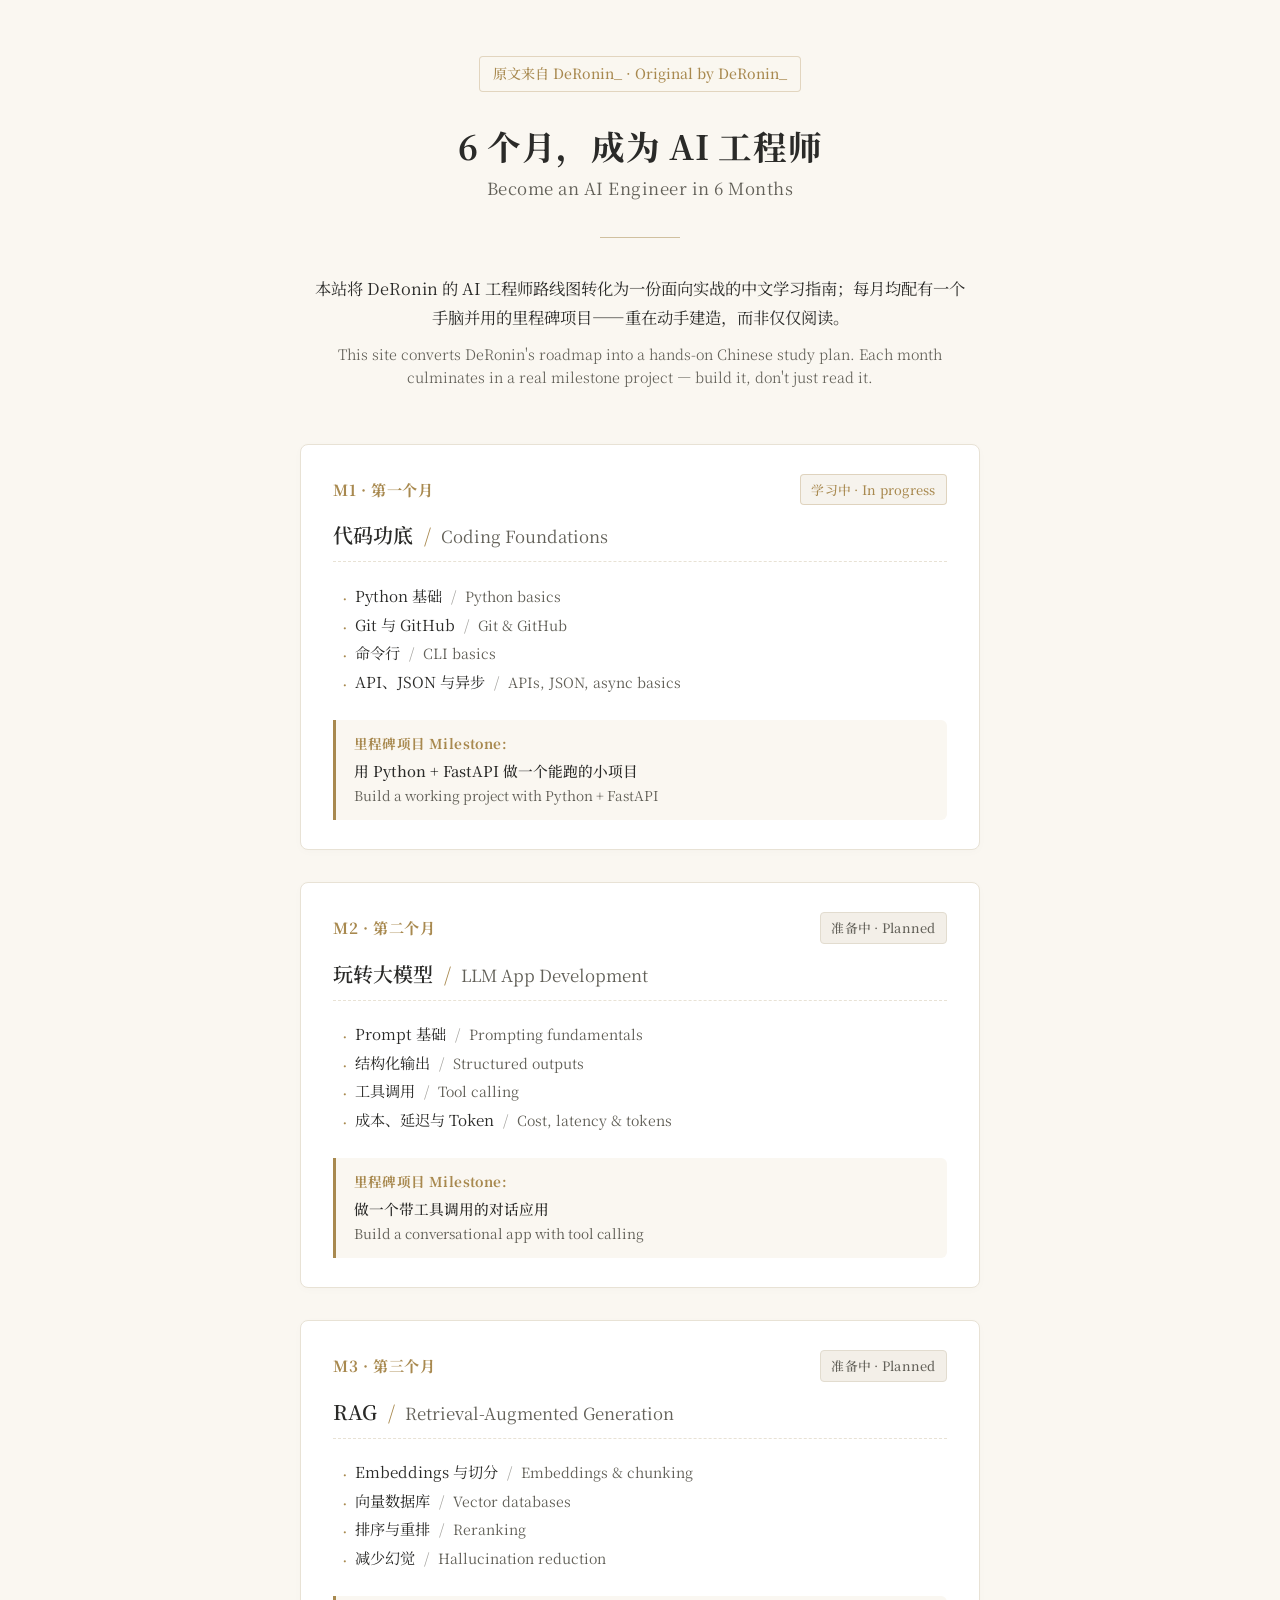
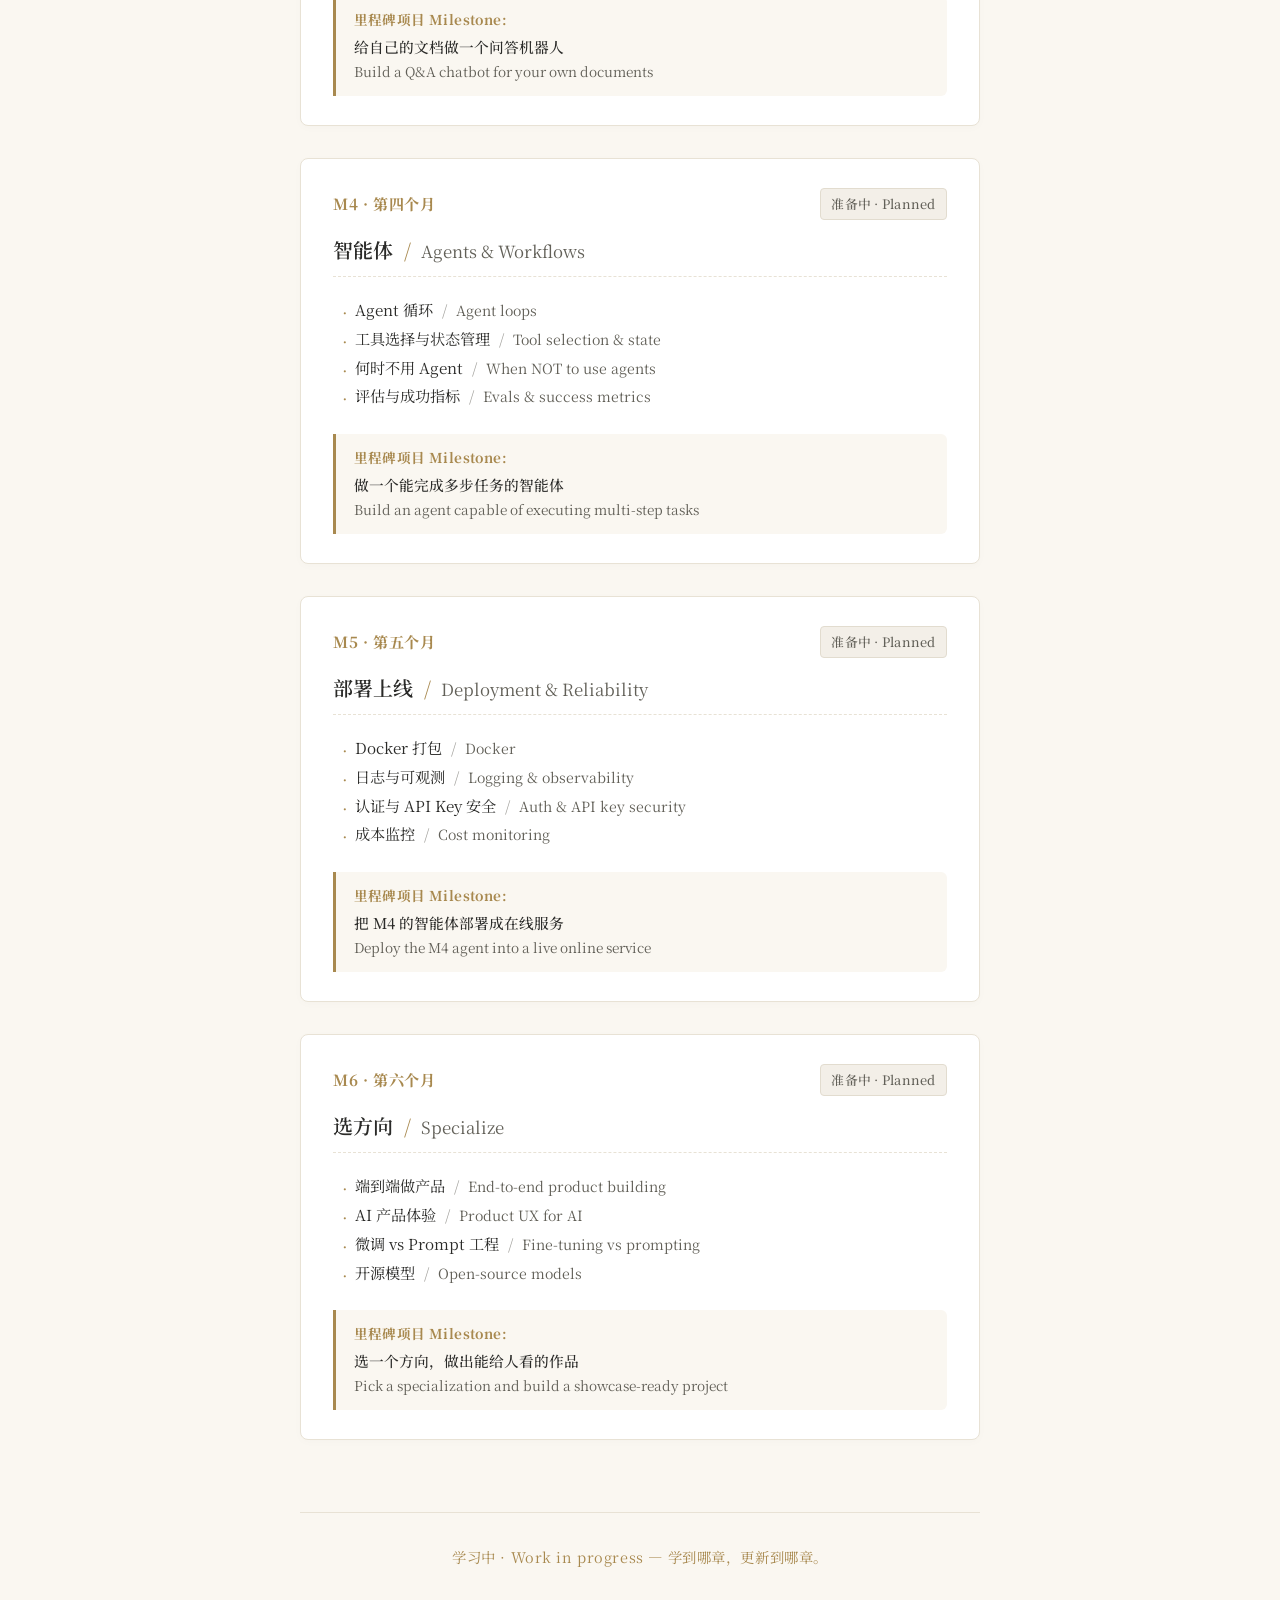
==== index.html @ d2d8b24a "DeRonin 六个月中文实战站 v1" ====
<!DOCTYPE html>
<html lang="zh-CN">
<head>
    <meta charset="UTF-8">
    <meta name="viewport" content="width=device-width, initial-scale=1.0">
    <title>6 个月，成为 AI 工程师 · Become an AI Engineer in 6 Months</title>
    <meta name="description" content="6 个月，成为 AI 工程师 - 中战实打路线图与项目指南。Become an AI Engineer in 6 Months: a hands-on learning hub based on DeRonin's roadmap.">
    
    <!-- Google Fonts: Noto Serif SC -->
    <link rel="preconnect" href="https://fonts.googleapis.com">
    <link rel="preconnect" href="https://fonts.gstatic.com" crossorigin>
    <link href="https://fonts.googleapis.com/css2?family=Noto+Serif+SC:wght@300;400;500;600;700&display=swap" rel="stylesheet">
    
    <link rel="stylesheet" href="styles.css">
</head>
<body>
    <div class="container">
        <!-- Top Credit Link -->
        <div class="top-credit">
            <a href="https://x.com/DeRonin_/status/2033587293064204349" target="_blank" rel="noopener noreferrer" class="credit-link">
                原文来自 DeRonin_ · Original by DeRonin_
            </a>
        </div>

        <!-- Header -->
        <header class="site-header">
            <h1 class="site-title">6 个月，成为 AI 工程师</h1>
            <p class="site-subtitle">Become an AI Engineer in 6 Months</p>
        </header>

        <!-- Divider -->
        <hr class="gold-divider">

        <!-- Intro Section -->
        <section class="intro-section">
            <p class="intro-text-cn">
                本站将 DeRonin 的 AI 工程师路线图转化为一份面向实战的中文学习指南；每月均配有一个手脑并用的里程碑项目——重在动手建造，而非仅仅阅读。
            </p>
            <p class="intro-text-en">
                This site converts DeRonin's roadmap into a hands-on Chinese study plan. Each month culminates in a real milestone project — build it, don't just read it.
            </p>
        </section>

        <!-- Month Cards List -->
        <main class="month-list">
            <!-- M1 -->
            <article class="month-card">
                <div class="card-top">
                    <span class="month-label">M1 · 第一个月</span>
                    <span class="status-tag status-in-progress">学习中 · In progress</span>
                </div>
                <h2 class="card-title">
                    <span class="title-cn">代码功底</span>
                    <span class="title-sep">/</span>
                    <span class="title-en">Coding Foundations</span>
                </h2>
                <ul class="topic-list">
                    <li><span class="topic-cn">Python 基础</span> <span class="topic-sep">/</span> <span class="topic-en">Python basics</span></li>
                    <li><span class="topic-cn">Git 与 GitHub</span> <span class="topic-sep">/</span> <span class="topic-en">Git & GitHub</span></li>
                    <li><span class="topic-cn">命令行</span> <span class="topic-sep">/</span> <span class="topic-en">CLI basics</span></li>
                    <li><span class="topic-cn">API、JSON 与异步</span> <span class="topic-sep">/</span> <span class="topic-en">APIs, JSON, async basics</span></li>
                </ul>
                <div class="milestone-box">
                    <span class="milestone-tag">里程碑项目 Milestone:</span>
                    <span class="milestone-desc-cn">用 Python + FastAPI 做一个能跑的小项目</span>
                    <span class="milestone-desc-en">Build a working project with Python + FastAPI</span>
                </div>
            </article>

            <!-- M2 -->
            <article class="month-card">
                <div class="card-top">
                    <span class="month-label">M2 · 第二个月</span>
                    <span class="status-tag status-planned">准备中 · Planned</span>
                </div>
                <h2 class="card-title">
                    <span class="title-cn">玩转大模型</span>
                    <span class="title-sep">/</span>
                    <span class="title-en">LLM App Development</span>
                </h2>
                <ul class="topic-list">
                    <li><span class="topic-cn">Prompt 基础</span> <span class="topic-sep">/</span> <span class="topic-en">Prompting fundamentals</span></li>
                    <li><span class="topic-cn">结构化输出</span> <span class="topic-sep">/</span> <span class="topic-en">Structured outputs</span></li>
                    <li><span class="topic-cn">工具调用</span> <span class="topic-sep">/</span> <span class="topic-en">Tool calling</span></li>
                    <li><span class="topic-cn">成本、延迟与 Token</span> <span class="topic-sep">/</span> <span class="topic-en">Cost, latency & tokens</span></li>
                </ul>
                <div class="milestone-box">
                    <span class="milestone-tag">里程碑项目 Milestone:</span>
                    <span class="milestone-desc-cn">做一个带工具调用的对话应用</span>
                    <span class="milestone-desc-en">Build a conversational app with tool calling</span>
                </div>
            </article>

            <!-- M3 -->
            <article class="month-card">
                <div class="card-top">
                    <span class="month-label">M3 · 第三个月</span>
                    <span class="status-tag status-planned">准备中 · Planned</span>
                </div>
                <h2 class="card-title">
                    <span class="title-cn">RAG</span>
                    <span class="title-sep">/</span>
                    <span class="title-en">Retrieval-Augmented Generation</span>
                </h2>
                <ul class="topic-list">
                    <li><span class="topic-cn">Embeddings 与切分</span> <span class="topic-sep">/</span> <span class="topic-en">Embeddings & chunking</span></li>
                    <li><span class="topic-cn">向量数据库</span> <span class="topic-sep">/</span> <span class="topic-en">Vector databases</span></li>
                    <li><span class="topic-cn">排序与重排</span> <span class="topic-sep">/</span> <span class="topic-en">Reranking</span></li>
                    <li><span class="topic-cn">减少幻觉</span> <span class="topic-sep">/</span> <span class="topic-en">Hallucination reduction</span></li>
                </ul>
                <div class="milestone-box">
                    <span class="milestone-tag">里程碑项目 Milestone:</span>
                    <span class="milestone-desc-cn">给自己的文档做一个问答机器人</span>
                    <span class="milestone-desc-en">Build a Q&A chatbot for your own documents</span>
                </div>
            </article>

            <!-- M4 -->
            <article class="month-card">
                <div class="card-top">
                    <span class="month-label">M4 · 第四个月</span>
                    <span class="status-tag status-planned">准备中 · Planned</span>
                </div>
                <h2 class="card-title">
                    <span class="title-cn">智能体</span>
                    <span class="title-sep">/</span>
                    <span class="title-en">Agents & Workflows</span>
                </h2>
                <ul class="topic-list">
                    <li><span class="topic-cn">Agent 循环</span> <span class="topic-sep">/</span> <span class="topic-en">Agent loops</span></li>
                    <li><span class="topic-cn">工具选择与状态管理</span> <span class="topic-sep">/</span> <span class="topic-en">Tool selection & state</span></li>
                    <li><span class="topic-cn">何时不用 Agent</span> <span class="topic-sep">/</span> <span class="topic-en">When NOT to use agents</span></li>
                    <li><span class="topic-cn">评估与成功指标</span> <span class="topic-sep">/</span> <span class="topic-en">Evals & success metrics</span></li>
                </ul>
                <div class="milestone-box">
                    <span class="milestone-tag">里程碑项目 Milestone:</span>
                    <span class="milestone-desc-cn">做一个能完成多步任务的智能体</span>
                    <span class="milestone-desc-en">Build an agent capable of executing multi-step tasks</span>
                </div>
            </article>

            <!-- M5 -->
            <article class="month-card">
                <div class="card-top">
                    <span class="month-label">M5 · 第五个月</span>
                    <span class="status-tag status-planned">准备中 · Planned</span>
                </div>
                <h2 class="card-title">
                    <span class="title-cn">部署上线</span>
                    <span class="title-sep">/</span>
                    <span class="title-en">Deployment & Reliability</span>
                </h2>
                <ul class="topic-list">
                    <li><span class="topic-cn">Docker 打包</span> <span class="topic-sep">/</span> <span class="topic-en">Docker</span></li>
                    <li><span class="topic-cn">日志与可观测</span> <span class="topic-sep">/</span> <span class="topic-en">Logging & observability</span></li>
                    <li><span class="topic-cn">认证与 API Key 安全</span> <span class="topic-sep">/</span> <span class="topic-en">Auth & API key security</span></li>
                    <li><span class="topic-cn">成本监控</span> <span class="topic-sep">/</span> <span class="topic-en">Cost monitoring</span></li>
                </ul>
                <div class="milestone-box">
                    <span class="milestone-tag">里程碑项目 Milestone:</span>
                    <span class="milestone-desc-cn">把 M4 的智能体部署成在线服务</span>
                    <span class="milestone-desc-en">Deploy the M4 agent into a live online service</span>
                </div>
            </article>

            <!-- M6 -->
            <article class="month-card">
                <div class="card-top">
                    <span class="month-label">M6 · 第六个月</span>
                    <span class="status-tag status-planned">准备中 · Planned</span>
                </div>
                <h2 class="card-title">
                    <span class="title-cn">选方向</span>
                    <span class="title-sep">/</span>
                    <span class="title-en">Specialize</span>
                </h2>
                <ul class="topic-list">
                    <li><span class="topic-cn">端到端做产品</span> <span class="topic-sep">/</span> <span class="topic-en">End-to-end product building</span></li>
                    <li><span class="topic-cn">AI 产品体验</span> <span class="topic-sep">/</span> <span class="topic-en">Product UX for AI</span></li>
                    <li><span class="topic-cn">微调 vs Prompt 工程</span> <span class="topic-sep">/</span> <span class="topic-en">Fine-tuning vs prompting</span></li>
                    <li><span class="topic-cn">开源模型</span> <span class="topic-sep">/</span> <span class="topic-en">Open-source models</span></li>
                </ul>
                <div class="milestone-box">
                    <span class="milestone-tag">里程碑项目 Milestone:</span>
                    <span class="milestone-desc-cn">选一个方向，做出能给人看的作品</span>
                    <span class="milestone-desc-en">Pick a specialization and build a showcase-ready project</span>
                </div>
            </article>
        </main>

        <!-- Footer -->
        <footer class="site-footer">
            <p class="footer-text">学习中 · Work in progress — 学到哪章，更新到哪章。</p>
        </footer>
    </div>
</body>
</html>
---- styles.css ----
/* =============================================================
   6 个月，成为 AI 工程师 · Become an AI Engineer in 6 Months
   Styles: Single CSS file, pure static layout, calm & minimal
   ============================================================= */

:root {
    /* Required Color Tokens */
    --color-bg: #FAF7F1;
    --color-text: #2A2A28;
    --color-gold: #A8894F;

    /* Subtle Tints & Borders */
    --color-gold-light: rgba(168, 137, 79, 0.1);
    --color-gold-border: rgba(168, 137, 79, 0.3);
    --color-border-subtle: #E8E2D5;
    --color-text-muted: #626058;
    --color-card-bg: #FFFFFF;

    /* Font Family: Noto Serif SC for ALL text */
    --font-main: 'Noto Serif SC', serif;
}

/* Reset & Global Settings */
*, *::before, *::after {
    box-sizing: border-box;
    margin: 0;
    padding: 0;
}

html {
    font-size: 16px;
    background-color: var(--color-bg);
    color: var(--color-text);
    font-family: var(--font-main);
    line-height: 1.7;
    -webkit-font-smoothing: antialiased;
    -moz-osx-font-smoothing: grayscale;
}

body {
    background-color: var(--color-bg);
    padding: 3.5rem 1.25rem 6rem 1.25rem;
    display: flex;
    justify-content: center;
}

/* Layout Container (Max-width 680px, Centered) */
.container {
    width: 100%;
    max-width: 680px;
    margin: 0 auto;
}

/* Top Credit Link */
.top-credit {
    text-align: center;
    margin-bottom: 2rem;
}

.credit-link {
    display: inline-block;
    color: var(--color-gold);
    font-family: var(--font-main);
    font-size: 0.88rem;
    font-weight: 500;
    text-decoration: none;
    padding: 0.3rem 0.8rem;
    border: 1px solid var(--color-gold-border);
    border-radius: 4px;
    background-color: rgba(250, 247, 241, 0.8);
    transition: all 0.2s ease;
}

.credit-link:hover {
    background-color: var(--color-gold-light);
    border-color: var(--color-gold);
    color: #8C703C;
}

/* Site Header */
.site-header {
    text-align: center;
    margin-bottom: 2rem;
}

.site-title {
    font-family: var(--font-main);
    font-size: 2.1rem;
    font-weight: 700;
    color: var(--color-text);
    letter-spacing: 0.02em;
    margin-bottom: 0.4rem;
    line-height: 1.3;
}

.site-subtitle {
    font-family: var(--font-main);
    font-size: 1.05rem;
    font-weight: 400;
    color: var(--color-text-muted);
    letter-spacing: 0.03em;
}

/* Gold Divider */
.gold-divider {
    border: none;
    height: 1px;
    background-color: var(--color-gold);
    opacity: 0.5;
    width: 80px;
    margin: 2.2rem auto;
}

/* Intro Section */
.intro-section {
    text-align: center;
    margin-bottom: 3.5rem;
    padding: 0 0.5rem;
}

.intro-text-cn {
    font-size: 1.02rem;
    color: var(--color-text);
    line-height: 1.8;
    margin-bottom: 0.6rem;
    font-weight: 400;
}

.intro-text-en {
    font-size: 0.9rem;
    color: var(--color-text-muted);
    line-height: 1.6;
    font-weight: 300;
}

/* Month Cards List */
.month-list {
    display: flex;
    flex-direction: column;
    gap: 2rem;
}

.month-card {
    background-color: var(--color-card-bg);
    border: 1px solid var(--color-border-subtle);
    border-radius: 8px;
    padding: 1.8rem 2rem;
    box-shadow: 0 2px 10px rgba(42, 42, 40, 0.02);
    transition: border-color 0.2s ease, box-shadow 0.2s ease;
}

.month-card:hover {
    border-color: var(--color-gold-border);
    box-shadow: 0 4px 16px rgba(168, 137, 79, 0.06);
}

/* Card Header & Tag */
.card-top {
    display: flex;
    justify-content: space-between;
    align-items: center;
    margin-bottom: 1rem;
}

.month-label {
    font-family: var(--font-main);
    font-size: 0.95rem;
    font-weight: 700;
    color: var(--color-gold);
    letter-spacing: 0.04em;
}

.status-tag {
    font-family: var(--font-main);
    font-size: 0.8rem;
    font-weight: 500;
    padding: 0.25rem 0.65rem;
    border-radius: 4px;
    letter-spacing: 0.02em;
}

.status-in-progress {
    color: var(--color-gold);
    background-color: var(--color-gold-light);
    border: 1px solid var(--color-gold-border);
}

.status-planned {
    color: var(--color-text-muted);
    background-color: #F3EFE8;
    border: 1px solid #E2DCCF;
}

/* Card Title */
.card-title {
    font-family: var(--font-main);
    font-size: 1.25rem;
    font-weight: 600;
    color: var(--color-text);
    margin-bottom: 1.2rem;
    padding-bottom: 0.75rem;
    border-bottom: 1px dashed var(--color-border-subtle);
    line-height: 1.4;
}

.title-cn {
    color: var(--color-text);
}

.title-sep {
    color: var(--color-gold);
    margin: 0 0.35rem;
    font-weight: 400;
}

.title-en {
    font-size: 1.05rem;
    font-weight: 400;
    color: var(--color-text-muted);
}

/* Topic List */
.topic-list {
    list-style-type: none;
    margin-bottom: 1.4rem;
    padding-left: 0.2rem;
}

.topic-list li {
    font-size: 0.95rem;
    line-height: 1.9;
    color: var(--color-text);
    position: relative;
    padding-left: 1.2rem;
}

.topic-list li::before {
    content: '•';
    color: var(--color-gold);
    position: absolute;
    left: 0;
    top: 0;
    font-size: 1.1rem;
}

.topic-cn {
    font-weight: 400;
}

.topic-sep {
    color: var(--color-text-muted);
    margin: 0 0.3rem;
    opacity: 0.6;
}

.topic-en {
    font-size: 0.88rem;
    color: var(--color-text-muted);
}

/* Milestone Box */
.milestone-box {
    background-color: var(--color-bg);
    border-left: 3px solid var(--color-gold);
    padding: 0.85rem 1.1rem;
    border-radius: 0 6px 6px 0;
    font-size: 0.92rem;
    line-height: 1.6;
}

.milestone-tag {
    display: block;
    font-weight: 700;
    color: var(--color-gold);
    font-size: 0.85rem;
    letter-spacing: 0.03em;
    margin-bottom: 0.25rem;
}

.milestone-desc-cn {
    display: block;
    color: var(--color-text);
    font-weight: 500;
}

.milestone-desc-en {
    display: block;
    color: var(--color-text-muted);
    font-size: 0.85rem;
    margin-top: 0.15rem;
}

/* Site Footer */
.site-footer {
    text-align: center;
    margin-top: 4.5rem;
    padding-top: 2rem;
    border-top: 1px solid var(--color-border-subtle);
}

.footer-text {
    font-family: var(--font-main);
    font-size: 0.9rem;
    color: var(--color-gold);
    letter-spacing: 0.04em;
}

/* Responsive Tweaks */
@media (max-width: 580px) {
    body {
        padding: 2rem 1rem 4rem 1rem;
    }

    .site-title {
        font-size: 1.7rem;
    }

    .site-subtitle {
        font-size: 0.95rem;
    }

    .month-card {
        padding: 1.4rem 1.25rem;
    }

    .card-top {
        flex-direction: row;
        align-items: center;
    }
}
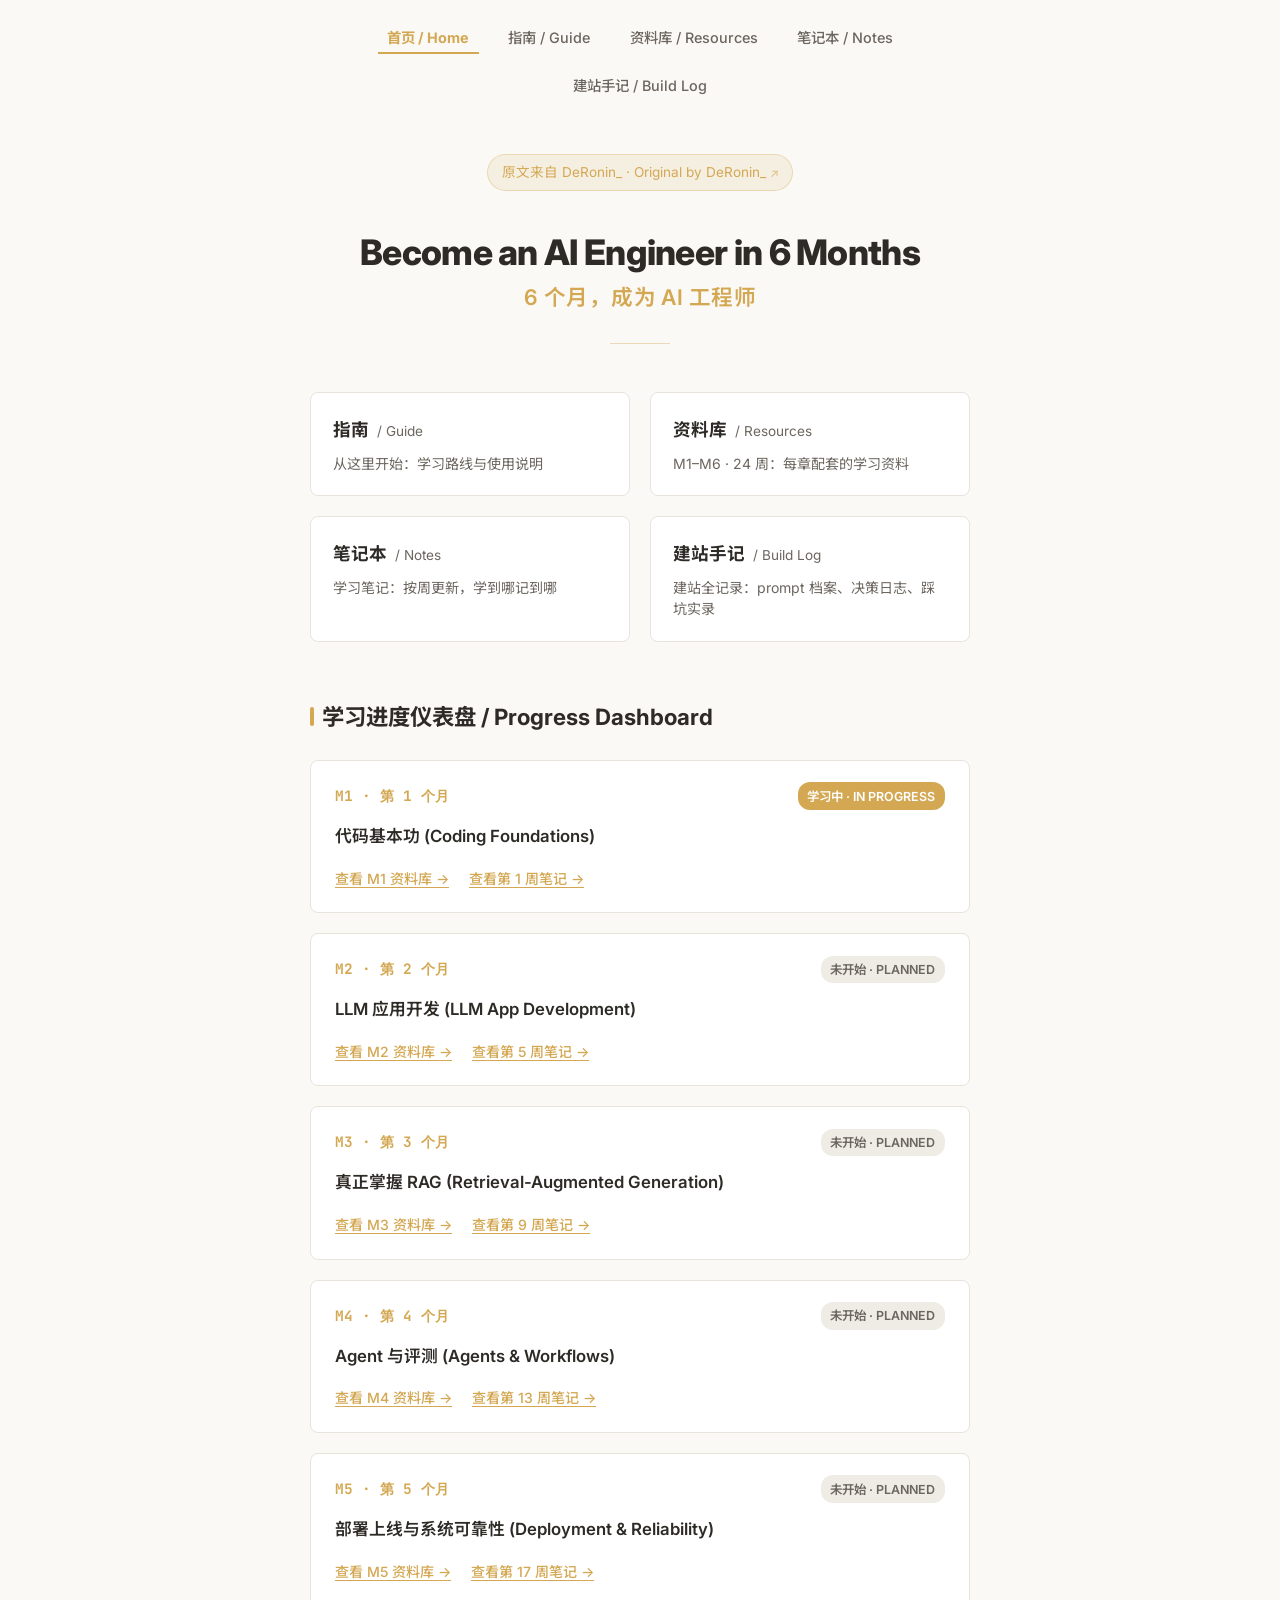
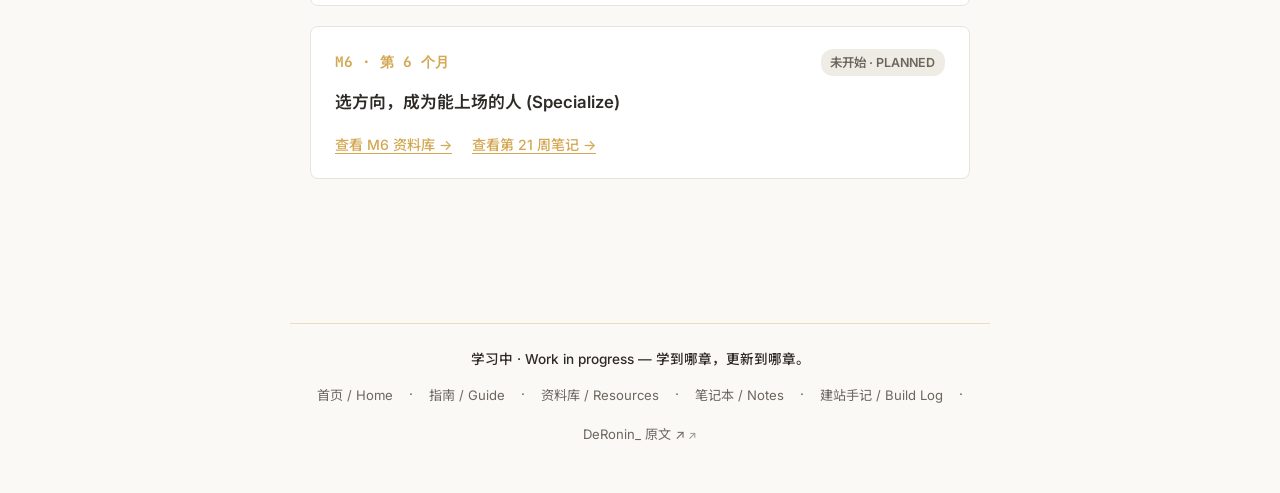
==== commit 6a2aa199: "v2: rebuild 5 pages from prompt" ====
--- a/index.html
+++ b/index.html
@@ -3,195 +3,162 @@
 <head>
     <meta charset="UTF-8">
     <meta name="viewport" content="width=device-width, initial-scale=1.0">
-    <title>6 个月，成为 AI 工程师 · Become an AI Engineer in 6 Months</title>
-    <meta name="description" content="6 个月，成为 AI 工程师 - 中战实打路线图与项目指南。Become an AI Engineer in 6 Months: a hands-on learning hub based on DeRonin's roadmap.">
+    <title>首页 · 6 个月，成为 AI 工程师 — DeRonin 六个月中文实战站</title>
+    <meta name="description" content="DeRonin《6 个月成为 AI Engineer》路线图的中文实战站。从零开始的 6 个月 AI 工程师路线图与 24 周实战打卡。">
     
-    <!-- Google Fonts: Noto Serif SC -->
-    <link rel="preconnect" href="https://fonts.googleapis.com">
-    <link rel="preconnect" href="https://fonts.gstatic.com" crossorigin>
-    <link href="https://fonts.googleapis.com/css2?family=Noto+Serif+SC:wght@300;400;500;600;700&display=swap" rel="stylesheet">
-    
+    <!-- Open Graph Tags -->
+    <meta property="og:title" content="首页 · 6 个月，成为 AI 工程师 — DeRonin 六个月中文实战站">
+    <meta property="og:description" content="DeRonin《6 个月成为 AI Engineer》路线图的中文实战站。从零开始的 6 个月 AI 工程师路线图与 24 周实战打卡。">
+    <meta property="og:type" content="website">
+    <meta property="og:image" content="og-cover.png">
+
     <link rel="stylesheet" href="styles.css">
 </head>
 <body>
-    <div class="container">
-        <!-- Top Credit Link -->
-        <div class="top-credit">
-            <a href="https://x.com/DeRonin_/status/2033587293064204349" target="_blank" rel="noopener noreferrer" class="credit-link">
+    <!-- Top Shared Navigation -->
+    <nav class="site-nav" aria-label="Main Navigation">
+        <ul class="nav-list">
+            <li><a href="index.html" class="nav-link active">首页 / Home</a></li>
+            <li><a href="guide.html" class="nav-link">指南 / Guide</a></li>
+            <li><a href="resources.html" class="nav-link">资料库 / Resources</a></li>
+            <li><a href="notes.html" class="nav-link">笔记本 / Notes</a></li>
+            <li><a href="build-log.html" class="nav-link">建站手记 / Build Log</a></li>
+        </ul>
+    </nav>
+
+    <main class="main-container">
+        <!-- Top Source Credit -->
+        <div class="top-credit-bar">
+            <a href="https://x.com/DeRonin_/status/2033587293064204349" target="_blank" rel="noopener noreferrer" class="credit-badge">
                 原文来自 DeRonin_ · Original by DeRonin_
             </a>
         </div>
 
         <!-- Header -->
-        <header class="site-header">
-            <h1 class="site-title">6 个月，成为 AI 工程师</h1>
-            <p class="site-subtitle">Become an AI Engineer in 6 Months</p>
+        <header class="page-header">
+            <h1 class="page-title">
+                <span class="title-en">Become an AI Engineer in 6 Months</span>
+                <span class="title-cn">6 个月，成为 AI 工程师</span>
+            </h1>
+            <hr class="header-divider">
         </header>
 
-        <!-- Divider -->
-        <hr class="gold-divider">
-
-        <!-- Intro Section -->
-        <section class="intro-section">
-            <p class="intro-text-cn">
-                本站将 DeRonin 的 AI 工程师路线图转化为一份面向实战的中文学习指南；每月均配有一个手脑并用的里程碑项目——重在动手建造，而非仅仅阅读。
-            </p>
-            <p class="intro-text-en">
-                This site converts DeRonin's roadmap into a hands-on Chinese study plan. Each month culminates in a real milestone project — build it, don't just read it.
-            </p>
+        <!-- 4 Entry Cards -->
+        <section class="entry-cards-grid" aria-label="Quick Access">
+            <a href="guide.html" class="entry-card">
+                <div class="entry-card-title">指南 <span class="en-sub">/ Guide</span></div>
+                <div class="entry-card-desc">从这里开始：学习路线与使用说明</div>
+            </a>
+            <a href="resources.html" class="entry-card">
+                <div class="entry-card-title">资料库 <span class="en-sub">/ Resources</span></div>
+                <div class="entry-card-desc">M1–M6 · 24 周：每章配套的学习资料</div>
+            </a>
+            <a href="notes.html" class="entry-card">
+                <div class="entry-card-title">笔记本 <span class="en-sub">/ Notes</span></div>
+                <div class="entry-card-desc">学习笔记：按周更新，学到哪记到哪</div>
+            </a>
+            <a href="build-log.html" class="entry-card">
+                <div class="entry-card-title">建站手记 <span class="en-sub">/ Build Log</span></div>
+                <div class="entry-card-desc">建站全记录：prompt 档案、决策日志、踩坑实录</div>
+            </a>
         </section>
 
-        <!-- Month Cards List -->
-        <main class="month-list">
-            <!-- M1 -->
-            <article class="month-card">
-                <div class="card-top">
-                    <span class="month-label">M1 · 第一个月</span>
-                    <span class="status-tag status-in-progress">学习中 · In progress</span>
-                </div>
-                <h2 class="card-title">
-                    <span class="title-cn">代码功底</span>
-                    <span class="title-sep">/</span>
-                    <span class="title-en">Coding Foundations</span>
-                </h2>
-                <ul class="topic-list">
-                    <li><span class="topic-cn">Python 基础</span> <span class="topic-sep">/</span> <span class="topic-en">Python basics</span></li>
-                    <li><span class="topic-cn">Git 与 GitHub</span> <span class="topic-sep">/</span> <span class="topic-en">Git & GitHub</span></li>
-                    <li><span class="topic-cn">命令行</span> <span class="topic-sep">/</span> <span class="topic-en">CLI basics</span></li>
-                    <li><span class="topic-cn">API、JSON 与异步</span> <span class="topic-sep">/</span> <span class="topic-en">APIs, JSON, async basics</span></li>
-                </ul>
-                <div class="milestone-box">
-                    <span class="milestone-tag">里程碑项目 Milestone:</span>
-                    <span class="milestone-desc-cn">用 Python + FastAPI 做一个能跑的小项目</span>
-                    <span class="milestone-desc-en">Build a working project with Python + FastAPI</span>
-                </div>
-            </article>
+        <!-- Progress Dashboard (M1 - M6) -->
+        <section class="dashboard-section" aria-label="Learning Progress Dashboard">
+            <h2 class="section-title">学习进度仪表盘 / Progress Dashboard</h2>
+            <div class="dashboard-grid">
+                <!-- M1 -->
+                <article class="dashboard-card">
+                    <div class="dashboard-card-header">
+                        <span class="month-label-badge">M1 · 第 1 个月</span>
+                        <span class="status-badge in-progress">学习中 · In Progress</span>
+                    </div>
+                    <div class="dashboard-theme">代码基本功 (Coding Foundations)</div>
+                    <div class="dashboard-links">
+                        <a href="resources.html#m1">查看 M1 资料库 →</a>
+                        <a href="notes.html#note-1">查看第 1 周笔记 →</a>
+                    </div>
+                </article>
 
-            <!-- M2 -->
-            <article class="month-card">
-                <div class="card-top">
-                    <span class="month-label">M2 · 第二个月</span>
-                    <span class="status-tag status-planned">准备中 · Planned</span>
-                </div>
-                <h2 class="card-title">
-                    <span class="title-cn">玩转大模型</span>
-                    <span class="title-sep">/</span>
-                    <span class="title-en">LLM App Development</span>
-                </h2>
-                <ul class="topic-list">
-                    <li><span class="topic-cn">Prompt 基础</span> <span class="topic-sep">/</span> <span class="topic-en">Prompting fundamentals</span></li>
-                    <li><span class="topic-cn">结构化输出</span> <span class="topic-sep">/</span> <span class="topic-en">Structured outputs</span></li>
-                    <li><span class="topic-cn">工具调用</span> <span class="topic-sep">/</span> <span class="topic-en">Tool calling</span></li>
-                    <li><span class="topic-cn">成本、延迟与 Token</span> <span class="topic-sep">/</span> <span class="topic-en">Cost, latency & tokens</span></li>
-                </ul>
-                <div class="milestone-box">
-                    <span class="milestone-tag">里程碑项目 Milestone:</span>
-                    <span class="milestone-desc-cn">做一个带工具调用的对话应用</span>
-                    <span class="milestone-desc-en">Build a conversational app with tool calling</span>
-                </div>
-            </article>
+                <!-- M2 -->
+                <article class="dashboard-card">
+                    <div class="dashboard-card-header">
+                        <span class="month-label-badge">M2 · 第 2 个月</span>
+                        <span class="status-badge planned">未开始 · Planned</span>
+                    </div>
+                    <div class="dashboard-theme">LLM 应用开发 (LLM App Development)</div>
+                    <div class="dashboard-links">
+                        <a href="resources.html#m2">查看 M2 资料库 →</a>
+                        <a href="notes.html#note-5">查看第 5 周笔记 →</a>
+                    </div>
+                </article>
 
-            <!-- M3 -->
-            <article class="month-card">
-                <div class="card-top">
-                    <span class="month-label">M3 · 第三个月</span>
-                    <span class="status-tag status-planned">准备中 · Planned</span>
-                </div>
-                <h2 class="card-title">
-                    <span class="title-cn">RAG</span>
-                    <span class="title-sep">/</span>
-                    <span class="title-en">Retrieval-Augmented Generation</span>
-                </h2>
-                <ul class="topic-list">
-                    <li><span class="topic-cn">Embeddings 与切分</span> <span class="topic-sep">/</span> <span class="topic-en">Embeddings & chunking</span></li>
-                    <li><span class="topic-cn">向量数据库</span> <span class="topic-sep">/</span> <span class="topic-en">Vector databases</span></li>
-                    <li><span class="topic-cn">排序与重排</span> <span class="topic-sep">/</span> <span class="topic-en">Reranking</span></li>
-                    <li><span class="topic-cn">减少幻觉</span> <span class="topic-sep">/</span> <span class="topic-en">Hallucination reduction</span></li>
-                </ul>
-                <div class="milestone-box">
-                    <span class="milestone-tag">里程碑项目 Milestone:</span>
-                    <span class="milestone-desc-cn">给自己的文档做一个问答机器人</span>
-                    <span class="milestone-desc-en">Build a Q&A chatbot for your own documents</span>
-                </div>
-            </article>
+                <!-- M3 -->
+                <article class="dashboard-card">
+                    <div class="dashboard-card-header">
+                        <span class="month-label-badge">M3 · 第 3 个月</span>
+                        <span class="status-badge planned">未开始 · Planned</span>
+                    </div>
+                    <div class="dashboard-theme">真正掌握 RAG (Retrieval-Augmented Generation)</div>
+                    <div class="dashboard-links">
+                        <a href="resources.html#m3">查看 M3 资料库 →</a>
+                        <a href="notes.html#note-9">查看第 9 周笔记 →</a>
+                    </div>
+                </article>
 
-            <!-- M4 -->
-            <article class="month-card">
-                <div class="card-top">
-                    <span class="month-label">M4 · 第四个月</span>
-                    <span class="status-tag status-planned">准备中 · Planned</span>
-                </div>
-                <h2 class="card-title">
-                    <span class="title-cn">智能体</span>
-                    <span class="title-sep">/</span>
-                    <span class="title-en">Agents & Workflows</span>
-                </h2>
-                <ul class="topic-list">
-                    <li><span class="topic-cn">Agent 循环</span> <span class="topic-sep">/</span> <span class="topic-en">Agent loops</span></li>
-                    <li><span class="topic-cn">工具选择与状态管理</span> <span class="topic-sep">/</span> <span class="topic-en">Tool selection & state</span></li>
-                    <li><span class="topic-cn">何时不用 Agent</span> <span class="topic-sep">/</span> <span class="topic-en">When NOT to use agents</span></li>
-                    <li><span class="topic-cn">评估与成功指标</span> <span class="topic-sep">/</span> <span class="topic-en">Evals & success metrics</span></li>
-                </ul>
-                <div class="milestone-box">
-                    <span class="milestone-tag">里程碑项目 Milestone:</span>
-                    <span class="milestone-desc-cn">做一个能完成多步任务的智能体</span>
-                    <span class="milestone-desc-en">Build an agent capable of executing multi-step tasks</span>
-                </div>
-            </article>
+                <!-- M4 -->
+                <article class="dashboard-card">
+                    <div class="dashboard-card-header">
+                        <span class="month-label-badge">M4 · 第 4 个月</span>
+                        <span class="status-badge planned">未开始 · Planned</span>
+                    </div>
+                    <div class="dashboard-theme">Agent 与评测 (Agents & Workflows)</div>
+                    <div class="dashboard-links">
+                        <a href="resources.html#m4">查看 M4 资料库 →</a>
+                        <a href="notes.html#note-13">查看第 13 周笔记 →</a>
+                    </div>
+                </article>
 
-            <!-- M5 -->
-            <article class="month-card">
-                <div class="card-top">
-                    <span class="month-label">M5 · 第五个月</span>
-                    <span class="status-tag status-planned">准备中 · Planned</span>
-                </div>
-                <h2 class="card-title">
-                    <span class="title-cn">部署上线</span>
-                    <span class="title-sep">/</span>
-                    <span class="title-en">Deployment & Reliability</span>
-                </h2>
-                <ul class="topic-list">
-                    <li><span class="topic-cn">Docker 打包</span> <span class="topic-sep">/</span> <span class="topic-en">Docker</span></li>
-                    <li><span class="topic-cn">日志与可观测</span> <span class="topic-sep">/</span> <span class="topic-en">Logging & observability</span></li>
-                    <li><span class="topic-cn">认证与 API Key 安全</span> <span class="topic-sep">/</span> <span class="topic-en">Auth & API key security</span></li>
-                    <li><span class="topic-cn">成本监控</span> <span class="topic-sep">/</span> <span class="topic-en">Cost monitoring</span></li>
-                </ul>
-                <div class="milestone-box">
-                    <span class="milestone-tag">里程碑项目 Milestone:</span>
-                    <span class="milestone-desc-cn">把 M4 的智能体部署成在线服务</span>
-                    <span class="milestone-desc-en">Deploy the M4 agent into a live online service</span>
-                </div>
-            </article>
+                <!-- M5 -->
+                <article class="dashboard-card">
+                    <div class="dashboard-card-header">
+                        <span class="month-label-badge">M5 · 第 5 个月</span>
+                        <span class="status-badge planned">未开始 · Planned</span>
+                    </div>
+                    <div class="dashboard-theme">部署上线与系统可靠性 (Deployment & Reliability)</div>
+                    <div class="dashboard-links">
+                        <a href="resources.html#m5">查看 M5 资料库 →</a>
+                        <a href="notes.html#note-17">查看第 17 周笔记 →</a>
+                    </div>
+                </article>
 
-            <!-- M6 -->
-            <article class="month-card">
-                <div class="card-top">
-                    <span class="month-label">M6 · 第六个月</span>
-                    <span class="status-tag status-planned">准备中 · Planned</span>
-                </div>
-                <h2 class="card-title">
-                    <span class="title-cn">选方向</span>
-                    <span class="title-sep">/</span>
-                    <span class="title-en">Specialize</span>
-                </h2>
-                <ul class="topic-list">
-                    <li><span class="topic-cn">端到端做产品</span> <span class="topic-sep">/</span> <span class="topic-en">End-to-end product building</span></li>
-                    <li><span class="topic-cn">AI 产品体验</span> <span class="topic-sep">/</span> <span class="topic-en">Product UX for AI</span></li>
-                    <li><span class="topic-cn">微调 vs Prompt 工程</span> <span class="topic-sep">/</span> <span class="topic-en">Fine-tuning vs prompting</span></li>
-                    <li><span class="topic-cn">开源模型</span> <span class="topic-sep">/</span> <span class="topic-en">Open-source models</span></li>
-                </ul>
-                <div class="milestone-box">
-                    <span class="milestone-tag">里程碑项目 Milestone:</span>
-                    <span class="milestone-desc-cn">选一个方向，做出能给人看的作品</span>
-                    <span class="milestone-desc-en">Pick a specialization and build a showcase-ready project</span>
-                </div>
-            </article>
-        </main>
+                <!-- M6 -->
+                <article class="dashboard-card">
+                    <div class="dashboard-card-header">
+                        <span class="month-label-badge">M6 · 第 6 个月</span>
+                        <span class="status-badge planned">未开始 · Planned</span>
+                    </div>
+                    <div class="dashboard-theme">选方向，成为能上场的人 (Specialize)</div>
+                    <div class="dashboard-links">
+                        <a href="resources.html#m6">查看 M6 资料库 →</a>
+                        <a href="notes.html#note-21">查看第 21 周笔记 →</a>
+                    </div>
+                </article>
+            </div>
+        </section>
+    </main>
 
-        <!-- Footer -->
-        <footer class="site-footer">
-            <p class="footer-text">学习中 · Work in progress — 学到哪章，更新到哪章。</p>
-        </footer>
-    </div>
+    <!-- Shared Slim Footer -->
+    <footer class="site-footer">
+        <p class="footer-line-1">学习中 · Work in progress — 学到哪章，更新到哪章。</p>
+        <div class="footer-line-2">
+            <a href="index.html">首页 / Home</a> ·
+            <a href="guide.html">指南 / Guide</a> ·
+            <a href="resources.html">资料库 / Resources</a> ·
+            <a href="notes.html">笔记本 / Notes</a> ·
+            <a href="build-log.html">建站手记 / Build Log</a> ·
+            <a href="https://x.com/DeRonin_/status/2033587293064204349" target="_blank" rel="noopener noreferrer">DeRonin_ 原文 ↗</a>
+        </div>
+    </footer>
 </body>
 </html>
--- a/styles.css
+++ b/styles.css
@@ -1,330 +1,897 @@
-/* =============================================================
-   6 个月，成为 AI 工程师 · Become an AI Engineer in 6 Months
-   Styles: Single CSS file, pure static layout, calm & minimal
-   ============================================================= */
-
+/* ==========================================================================
+   DeRonin 6 Months AI Engineer Chinese Hub - Shared CSS (v2 Complete Edition)
+   ========================================================================== */
+
+/* Google Fonts Import */
+@import url('https://fonts.googleapis.com/css2?family=Inter:wght@400;500;600;700;800&family=JetBrains+Mono:wght@400;500;600;700&family=Noto+Sans+SC:wght@400;500;700&display=swap');
+
+/* --- Root Variables for Pages 1–4 (Warm Paper Theme) --- */
 :root {
-    /* Required Color Tokens */
-    --color-bg: #FAF7F1;
-    --color-text: #2A2A28;
-    --color-gold: #A8894F;
-
-    /* Subtle Tints & Borders */
-    --color-gold-light: rgba(168, 137, 79, 0.1);
-    --color-gold-border: rgba(168, 137, 79, 0.3);
-    --color-border-subtle: #E8E2D5;
-    --color-text-muted: #626058;
-    --color-card-bg: #FFFFFF;
-
-    /* Font Family: Noto Serif SC for ALL text */
-    --font-main: 'Noto Serif SC', serif;
-}
-
-/* Reset & Global Settings */
+  --bg-color: #FAF9F6;
+  --text-color: #2E2A26;
+  --accent-gold: #D4A853;
+  --accent-gold-light: rgba(212, 168, 83, 0.12);
+  --accent-gold-border: rgba(212, 168, 83, 0.35);
+  --text-muted: #6C665F;
+  --border-subtle: #E8E4DC;
+  --card-bg: #FFFFFF;
+
+  --font-sans: 'Inter', 'Noto Sans SC', -apple-system, 'PingFang SC', 'Microsoft YaHei', sans-serif;
+  --font-mono: 'JetBrains Mono', monospace;
+
+  --max-width-std: 700px;
+  --max-width-buildlog: 880px;
+
+  /* Build Log Rust Theme Accent */
+  --rust-accent: #B0603C;
+}
+
+/* --- Global Reset & Base --- */
 *, *::before, *::after {
-    box-sizing: border-box;
-    margin: 0;
-    padding: 0;
+  box-sizing: border-box;
+  margin: 0;
+  padding: 0;
 }
 
 html {
-    font-size: 16px;
-    background-color: var(--color-bg);
-    color: var(--color-text);
-    font-family: var(--font-main);
-    line-height: 1.7;
-    -webkit-font-smoothing: antialiased;
-    -moz-osx-font-smoothing: grayscale;
+  font-size: 16px;
+  scroll-behavior: smooth;
+  -webkit-font-smoothing: antialiased;
+  -moz-osx-font-smoothing: grayscale;
 }
 
 body {
-    background-color: var(--color-bg);
-    padding: 3.5rem 1.25rem 6rem 1.25rem;
-    display: flex;
-    justify-content: center;
-}
-
-/* Layout Container (Max-width 680px, Centered) */
-.container {
-    width: 100%;
-    max-width: 680px;
-    margin: 0 auto;
-}
-
-/* Top Credit Link */
-.top-credit {
-    text-align: center;
-    margin-bottom: 2rem;
-}
-
-.credit-link {
-    display: inline-block;
-    color: var(--color-gold);
-    font-family: var(--font-main);
-    font-size: 0.88rem;
-    font-weight: 500;
-    text-decoration: none;
-    padding: 0.3rem 0.8rem;
-    border: 1px solid var(--color-gold-border);
-    border-radius: 4px;
-    background-color: rgba(250, 247, 241, 0.8);
-    transition: all 0.2s ease;
-}
-
-.credit-link:hover {
-    background-color: var(--color-gold-light);
-    border-color: var(--color-gold);
-    color: #8C703C;
-}
-
-/* Site Header */
-.site-header {
-    text-align: center;
-    margin-bottom: 2rem;
-}
-
-.site-title {
-    font-family: var(--font-main);
-    font-size: 2.1rem;
-    font-weight: 700;
-    color: var(--color-text);
-    letter-spacing: 0.02em;
-    margin-bottom: 0.4rem;
-    line-height: 1.3;
-}
-
-.site-subtitle {
-    font-family: var(--font-main);
-    font-size: 1.05rem;
-    font-weight: 400;
-    color: var(--color-text-muted);
-    letter-spacing: 0.03em;
-}
-
-/* Gold Divider */
-.gold-divider {
-    border: none;
-    height: 1px;
-    background-color: var(--color-gold);
-    opacity: 0.5;
-    width: 80px;
-    margin: 2.2rem auto;
-}
-
-/* Intro Section */
-.intro-section {
-    text-align: center;
-    margin-bottom: 3.5rem;
-    padding: 0 0.5rem;
-}
-
-.intro-text-cn {
-    font-size: 1.02rem;
-    color: var(--color-text);
-    line-height: 1.8;
-    margin-bottom: 0.6rem;
-    font-weight: 400;
-}
-
-.intro-text-en {
-    font-size: 0.9rem;
-    color: var(--color-text-muted);
-    line-height: 1.6;
-    font-weight: 300;
-}
-
-/* Month Cards List */
-.month-list {
-    display: flex;
+  background-color: var(--bg-color);
+  color: var(--text-color);
+  font-family: var(--font-sans);
+  line-height: 1.7;
+  padding: 0;
+  margin: 0;
+}
+
+a {
+  color: var(--text-color);
+  text-decoration: underline;
+  text-decoration-color: var(--accent-gold);
+  text-underline-offset: 3px;
+  transition: color 0.2s ease, text-decoration-color 0.2s ease;
+}
+
+a:hover {
+  color: var(--accent-gold);
+}
+
+a[target="_blank"]::after {
+  content: " ↗";
+  font-size: 0.85em;
+  opacity: 0.7;
+}
+
+/* --- Navigation Bar (Shared across all 5 pages) --- */
+.site-nav {
+  width: 100%;
+  max-width: var(--max-width-std);
+  margin: 0 auto;
+  padding: 1.5rem 1rem;
+  display: flex;
+  justify-content: center;
+  align-items: center;
+}
+
+.nav-list {
+  list-style: none;
+  display: flex;
+  gap: 1.25rem;
+  flex-wrap: wrap;
+  justify-content: center;
+  align-items: center;
+}
+
+.nav-link {
+  font-size: 0.9rem;
+  font-weight: 500;
+  text-decoration: none;
+  color: var(--text-muted);
+  padding: 0.35rem 0.6rem;
+  border-radius: 4px;
+  transition: all 0.2s ease;
+}
+
+.nav-link:hover {
+  color: var(--text-color);
+  background-color: var(--accent-gold-light);
+}
+
+.nav-link.active {
+  color: var(--accent-gold);
+  font-weight: 700;
+  border-bottom: 2px solid var(--accent-gold);
+  border-radius: 0;
+}
+
+/* --- Container for Pages 1–4 --- */
+.main-container {
+  width: 100%;
+  max-width: var(--max-width-std);
+  margin: 0 auto;
+  padding: 2rem 1.25rem 5rem 1.25rem;
+}
+
+/* --- Top Credit Link --- */
+.top-credit-bar {
+  text-align: center;
+  margin-bottom: 2.5rem;
+}
+
+.credit-badge {
+  display: inline-block;
+  font-size: 0.85rem;
+  color: var(--accent-gold);
+  border: 1px solid var(--accent-gold-border);
+  background-color: var(--accent-gold-light);
+  padding: 0.35rem 0.85rem;
+  border-radius: 20px;
+  text-decoration: none;
+  transition: all 0.2s ease;
+}
+
+.credit-badge:hover {
+  background-color: var(--accent-gold);
+  color: #FFFFFF;
+}
+
+/* --- Header Section (Pages 1–4) --- */
+.page-header {
+  text-align: center;
+  margin-bottom: 3rem;
+}
+
+.title-en {
+  display: block;
+  font-size: 2.2rem;
+  font-weight: 800;
+  color: var(--text-color);
+  line-height: 1.2;
+  letter-spacing: -0.02em;
+  margin-bottom: 0.35rem;
+}
+
+.title-cn {
+  display: block;
+  font-size: 1.35rem;
+  font-weight: 600;
+  color: var(--accent-gold);
+  letter-spacing: 0.02em;
+}
+
+.header-divider {
+  border: none;
+  height: 1px;
+  background-color: var(--accent-gold);
+  opacity: 0.4;
+  width: 60px;
+  margin: 1.75rem auto;
+}
+
+/* --- Intro Section --- */
+.intro-box {
+  background: var(--card-bg);
+  border: 1px solid var(--border-subtle);
+  border-radius: 8px;
+  padding: 1.5rem;
+  margin-bottom: 3rem;
+  box-shadow: 0 2px 12px rgba(0,0,0,0.02);
+}
+
+.intro-box p {
+  margin-bottom: 0.75rem;
+  font-size: 1rem;
+  line-height: 1.7;
+}
+
+.intro-box p:last-child {
+  margin-bottom: 0;
+}
+
+.intro-en {
+  color: var(--text-muted);
+  font-size: 0.92rem;
+}
+
+/* --- Page 1 Entry Cards --- */
+.entry-cards-grid {
+  display: grid;
+  grid-template-columns: repeat(2, 1fr);
+  gap: 1.25rem;
+  margin-bottom: 3.5rem;
+}
+
+.entry-card {
+  background: var(--card-bg);
+  border: 1px solid var(--border-subtle);
+  border-radius: 8px;
+  padding: 1.35rem;
+  text-decoration: none;
+  transition: all 0.2s ease;
+  display: flex;
+  flex-direction: column;
+}
+
+.entry-card:hover {
+  border-color: var(--accent-gold);
+  transform: translateY(-2px);
+  box-shadow: 0 6px 20px rgba(212, 168, 83, 0.1);
+}
+
+.entry-card-title {
+  font-size: 1.1rem;
+  font-weight: 700;
+  color: var(--text-color);
+  margin-bottom: 0.5rem;
+}
+
+.entry-card-title .en-sub {
+  font-size: 0.85rem;
+  font-weight: 400;
+  color: var(--text-muted);
+  margin-left: 0.3rem;
+}
+
+.entry-card-desc {
+  font-size: 0.88rem;
+  color: var(--text-muted);
+  line-height: 1.5;
+  text-decoration: none;
+}
+
+/* --- Page 1 Dashboard Month Cards --- */
+.dashboard-section {
+  margin-top: 2rem;
+}
+
+.section-title {
+  font-size: 1.4rem;
+  font-weight: 700;
+  color: var(--text-color);
+  margin-bottom: 1.5rem;
+  display: flex;
+  align-items: center;
+  gap: 0.5rem;
+}
+
+.section-title::before {
+  content: "";
+  display: inline-block;
+  width: 4px;
+  height: 1.2rem;
+  background-color: var(--accent-gold);
+  border-radius: 2px;
+}
+
+.dashboard-grid {
+  display: flex;
+  flex-direction: column;
+  gap: 1.25rem;
+}
+
+.dashboard-card {
+  background: var(--card-bg);
+  border: 1px solid var(--border-subtle);
+  border-radius: 8px;
+  padding: 1.35rem 1.5rem;
+  display: flex;
+  flex-direction: column;
+  gap: 0.75rem;
+}
+
+.dashboard-card-header {
+  display: flex;
+  justify-content: space-between;
+  align-items: center;
+  flex-wrap: wrap;
+  gap: 0.5rem;
+}
+
+.month-label-badge {
+  font-family: var(--font-mono);
+  font-size: 0.9rem;
+  font-weight: 700;
+  color: var(--accent-gold);
+}
+
+.status-badge {
+  font-size: 0.78rem;
+  font-weight: 600;
+  padding: 0.2rem 0.6rem;
+  border-radius: 12px;
+  text-transform: uppercase;
+}
+
+.status-badge.in-progress {
+  background-color: var(--accent-gold);
+  color: #FFFFFF;
+}
+
+.status-badge.planned {
+  background-color: #EFECE6;
+  color: var(--text-muted);
+}
+
+.dashboard-theme {
+  font-size: 1.05rem;
+  font-weight: 600;
+  color: var(--text-color);
+}
+
+.dashboard-links {
+  display: flex;
+  gap: 1.25rem;
+  font-size: 0.88rem;
+  margin-top: 0.25rem;
+}
+
+.dashboard-links a {
+  color: var(--accent-gold);
+  font-weight: 500;
+}
+
+/* --- Page 2 (Guide) Styling --- */
+.guide-section {
+  margin-bottom: 2.5rem;
+}
+
+.guide-section h2 {
+  font-size: 1.25rem;
+  font-weight: 700;
+  color: var(--text-color);
+  margin-bottom: 0.75rem;
+  padding-bottom: 0.3rem;
+  border-bottom: 1px solid var(--border-subtle);
+}
+
+.guide-section p {
+  font-size: 0.98rem;
+  line-height: 1.75;
+  color: var(--text-color);
+  margin-bottom: 0.75rem;
+}
+
+.guide-section ol, .guide-section ul {
+  padding-left: 1.25rem;
+  margin-bottom: 0.75rem;
+}
+
+.guide-section li {
+  margin-bottom: 0.5rem;
+  font-size: 0.95rem;
+}
+
+/* --- Page 3 (Resources) Styling --- */
+.resources-anchor-nav {
+  display: flex;
+  justify-content: center;
+  gap: 0.75rem;
+  flex-wrap: wrap;
+  margin-bottom: 2.5rem;
+  background: var(--card-bg);
+  padding: 0.75rem;
+  border-radius: 8px;
+  border: 1px solid var(--border-subtle);
+}
+
+.resources-anchor-nav a {
+  font-family: var(--font-mono);
+  font-size: 0.85rem;
+  font-weight: 600;
+  color: var(--accent-gold);
+  text-decoration: none;
+  padding: 0.25rem 0.65rem;
+  border-radius: 4px;
+  background-color: var(--accent-gold-light);
+}
+
+.resources-anchor-nav a:hover {
+  background-color: var(--accent-gold);
+  color: #FFFFFF;
+}
+
+.month-block {
+  margin-bottom: 3.5rem;
+}
+
+.month-block-title {
+  font-size: 1.4rem;
+  font-weight: 700;
+  color: var(--text-color);
+  margin-bottom: 1.5rem;
+  padding-bottom: 0.5rem;
+  border-bottom: 2px solid var(--accent-gold);
+}
+
+.week-card {
+  background: var(--card-bg);
+  border: 1px solid var(--border-subtle);
+  border-radius: 8px;
+  padding: 1.5rem;
+  margin-bottom: 1.5rem;
+}
+
+.week-title {
+  font-size: 1.15rem;
+  font-weight: 700;
+  color: var(--text-color);
+  margin-bottom: 1rem;
+}
+
+.resource-list {
+  list-style: none;
+  margin-bottom: 1.25rem;
+  display: flex;
+  flex-direction: column;
+  gap: 0.75rem;
+}
+
+.resource-item {
+  font-size: 0.95rem;
+  line-height: 1.6;
+}
+
+.tag-required {
+  background-color: var(--accent-gold);
+  color: #FFFFFF;
+  font-size: 0.75rem;
+  font-weight: 600;
+  padding: 0.15rem 0.45rem;
+  border-radius: 4px;
+  margin-right: 0.5rem;
+  display: inline-block;
+}
+
+.tag-optional {
+  border: 1px solid var(--text-muted);
+  color: var(--text-muted);
+  font-size: 0.75rem;
+  font-weight: 500;
+  padding: 0.12rem 0.4rem;
+  border-radius: 4px;
+  margin-right: 0.5rem;
+  display: inline-block;
+}
+
+.task-box {
+  background-color: var(--bg-color);
+  border-left: 3px solid var(--accent-gold);
+  padding: 0.75rem 1rem;
+  border-radius: 0 4px 4px 0;
+  font-size: 0.92rem;
+  margin-bottom: 1rem;
+}
+
+.task-label {
+  font-weight: 700;
+  color: var(--text-color);
+}
+
+.week-note-link {
+  display: block;
+  text-align: right;
+  font-size: 0.88rem;
+  font-weight: 600;
+  color: var(--accent-gold);
+  text-decoration: none;
+}
+
+.week-note-link:hover {
+  text-decoration: underline;
+}
+
+/* --- Page 4 (Notes) Styling --- */
+.notes-intro {
+  font-size: 1rem;
+  color: var(--text-muted);
+  margin-bottom: 2.5rem;
+  text-align: center;
+  line-height: 1.7;
+}
+
+.notes-month-section {
+  margin-bottom: 3.5rem;
+}
+
+.notes-month-title {
+  font-size: 1.3rem;
+  font-weight: 700;
+  color: var(--text-color);
+  margin-bottom: 1.25rem;
+  padding-bottom: 0.4rem;
+  border-bottom: 1px solid var(--accent-gold);
+}
+
+.note-entry-card {
+  background: var(--card-bg);
+  border: 1px solid var(--border-subtle);
+  border-radius: 8px;
+  padding: 1.25rem 1.5rem;
+  margin-bottom: 1.25rem;
+}
+
+.note-entry-header {
+  display: flex;
+  justify-content: space-between;
+  align-items: center;
+  margin-bottom: 0.75rem;
+}
+
+.note-week-title {
+  font-size: 1.05rem;
+  font-weight: 700;
+  color: var(--text-color);
+}
+
+.note-backlink {
+  font-size: 0.85rem;
+  color: var(--accent-gold);
+  text-decoration: none;
+  font-weight: 500;
+}
+
+.note-body-skeleton {
+  font-size: 0.9rem;
+  color: var(--text-muted);
+  font-style: italic;
+  padding: 0.5rem 0;
+}
+
+.direction-subentry {
+  margin-top: 0.75rem;
+  padding-top: 0.75rem;
+  border-top: 1px dashed var(--border-subtle);
+}
+
+.direction-tag {
+  font-weight: 600;
+  color: var(--accent-gold);
+  font-size: 0.88rem;
+  display: block;
+  margin-bottom: 0.25rem;
+}
+
+/* --- Footer (Pages 1–4) --- */
+.site-footer {
+  width: 100%;
+  max-width: var(--max-width-std);
+  margin: 4rem auto 0 auto;
+  padding: 1.5rem 1rem 3rem 1rem;
+  border-top: 1px solid var(--accent-gold-border);
+  text-align: center;
+  font-size: 0.85rem;
+  color: var(--text-muted);
+}
+
+.footer-line-1 {
+  font-weight: 500;
+  margin-bottom: 0.75rem;
+  color: var(--text-color);
+}
+
+.footer-line-2 {
+  display: flex;
+  justify-content: center;
+  gap: 1rem;
+  flex-wrap: wrap;
+  align-items: center;
+}
+
+.footer-line-2 a {
+  color: var(--text-muted);
+  text-decoration: none;
+  font-size: 0.82rem;
+}
+
+.footer-line-2 a:hover {
+  color: var(--accent-gold);
+}
+
+
+/* ==========================================================================
+   PAGE 5: BUILD LOG (build-log.html) — LOCKED VISUAL SYSTEM
+   ========================================================================== */
+
+body.build-log-body {
+  background-color: #F4F6F9;
+  background-image: linear-gradient(to right, rgba(120, 140, 170, 0.13) 1px, transparent 1px),
+                    linear-gradient(to bottom, rgba(120, 140, 170, 0.13) 1px, transparent 1px);
+  background-size: 28px 28px;
+  color: #16161A;
+  font-family: 'Inter', -apple-system, sans-serif;
+}
+
+/* Top Nav Overrides for Build Log */
+.build-log-body .site-nav {
+  max-width: var(--max-width-buildlog);
+  background: transparent;
+}
+
+.build-log-body .nav-link {
+  color: #16161A;
+  font-family: 'Inter', sans-serif;
+}
+
+.build-log-body .nav-link.active {
+  color: var(--rust-accent);
+  border-bottom: 2px solid var(--rust-accent);
+}
+
+/* Build Log Main Container */
+.build-log-container {
+  width: 100%;
+  max-width: var(--max-width-buildlog);
+  margin: 0 auto;
+  padding: 1.5rem 1.25rem 6rem 1.25rem;
+}
+
+/* Header Elements */
+.workshop-pill {
+  background-color: #1F1F23;
+  color: #FFFFFF;
+  font-family: var(--font-mono);
+  font-size: 11.5px;
+  letter-spacing: 0.24em;
+  padding: 0.25rem 0.75rem;
+  border-radius: 8px;
+  display: inline-block;
+  margin-bottom: 1rem;
+  text-transform: uppercase;
+}
+
+.build-log-h1 {
+  font-family: 'Inter', sans-serif;
+  font-weight: 800;
+  font-size: 60px;
+  color: #16161A;
+  line-height: 1.1;
+  margin-bottom: 0.3rem;
+  letter-spacing: -0.02em;
+}
+
+.build-log-subtitle {
+  font-size: 18px;
+  color: #7A8BA0;
+  letter-spacing: 0.42em;
+  font-weight: 500;
+  margin-bottom: 1.5rem;
+}
+
+.meta-line {
+  font-family: var(--font-mono);
+  font-size: 13px;
+  color: #7A8BA0;
+  margin-bottom: 2rem;
+}
+
+/* --- Layer Filter Toolbar (Card 01 Above) --- */
+.filter-toolbar-wrapper {
+  margin-top: 2rem;
+  margin-bottom: 2rem;
+  scroll-margin-top: 20px;
+}
+
+.filter-toolbar-title {
+  font-family: var(--font-mono);
+  font-size: 12px;
+  color: #7A8BA0;
+  margin-bottom: 0.5rem;
+  text-transform: uppercase;
+  letter-spacing: 0.1em;
+}
+
+.filter-buttons-row {
+  display: flex;
+  flex-wrap: wrap;
+  gap: 0.5rem;
+  align-items: center;
+}
+
+.filter-btn {
+  font-family: var(--font-mono);
+  font-size: 12px;
+  color: #57606A;
+  background: #FFFFFF;
+  border: 1.5px solid #D0D7DE;
+  border-radius: 20px;
+  padding: 6px 14px;
+  cursor: pointer;
+  transition: all 0.2s ease;
+  outline: none;
+}
+
+.filter-btn:hover {
+  border-color: var(--rust-accent);
+  color: var(--rust-accent);
+}
+
+.filter-btn.active {
+  background-color: var(--rust-accent);
+  color: #FFFFFF;
+  border-color: var(--rust-accent);
+  font-weight: 600;
+}
+
+/* --- Build Log Cards --- */
+.bl-card {
+  background: #FFFFFF;
+  border: 1px solid #E4E9F0;
+  border-radius: 16px;
+  padding: 34px 36px;
+  margin-top: 30px;
+  box-shadow: 0 10px 28px rgba(50, 70, 100, 0.07);
+}
+
+.bl-card-header {
+  font-family: var(--font-mono);
+  font-size: 15.5px;
+  font-weight: 700;
+  color: #16161A;
+  margin-bottom: 1.25rem;
+  display: flex;
+  align-items: center;
+  justify-content: space-between;
+  flex-wrap: wrap;
+  gap: 0.5rem;
+}
+
+.bl-card-header .cn-sub {
+  color: #7A8BA0;
+  font-weight: 400;
+  font-size: 14px;
+  margin-left: 0.5rem;
+}
+
+/* Tags */
+.rust-tag {
+  display: inline-block;
+  font-family: var(--font-mono);
+  font-size: 12.5px;
+  color: var(--rust-accent);
+  border: 1.5px dashed var(--rust-accent);
+  border-radius: 8px;
+  padding: 0.25rem 0.6rem;
+  margin-right: 0.4rem;
+  margin-bottom: 0.4rem;
+}
+
+/* Annotations */
+.bl-annotation {
+  font-family: var(--font-mono);
+  font-size: 13px;
+  color: var(--rust-accent);
+  margin-top: 1rem;
+  margin-bottom: 0.75rem;
+  display: block;
+}
+
+/* Card Content Styling */
+.bl-card p {
+  font-size: 0.95rem;
+  line-height: 1.7;
+  color: #2E2A26;
+  margin-bottom: 1rem;
+}
+
+.bl-card p:last-child {
+  margin-bottom: 0;
+}
+
+.bl-card ul, .bl-card ol {
+  padding-left: 1.25rem;
+  margin-bottom: 1rem;
+}
+
+.bl-card li {
+  font-size: 0.95rem;
+  margin-bottom: 0.5rem;
+  line-height: 1.65;
+}
+
+/* Code block in Build Log */
+.bl-code {
+  font-family: var(--font-mono);
+  font-size: 13px;
+  background-color: #FAFBFD;
+  border: 1.5px solid #E4E9F0;
+  border-radius: 9px;
+  padding: 12px 16px;
+  overflow-x: auto;
+  margin: 1rem 0;
+  line-height: 1.6;
+  color: #16161A;
+}
+
+/* Table in Build Log */
+.bl-table-wrapper {
+  overflow-x: auto;
+  margin: 1.25rem 0;
+}
+
+.bl-table {
+  width: 100%;
+  border-collapse: collapse;
+  font-size: 0.9rem;
+  text-align: left;
+}
+
+.bl-table th {
+  font-family: var(--font-mono);
+  font-size: 12px;
+  color: #7A8BA0;
+  border-bottom: 1px solid #E4E9F0;
+  padding: 8px 12px;
+  text-transform: uppercase;
+}
+
+.bl-table td {
+  border-bottom: 1px solid #F0F4F8;
+  padding: 10px 12px;
+  line-height: 1.5;
+}
+
+.bl-footer {
+  margin-top: 4rem;
+  text-align: center;
+  font-family: var(--font-mono);
+  font-size: 13px;
+  color: #7A8BA0;
+  padding-top: 2rem;
+  border-top: 1px solid #E4E9F0;
+}
+
+
+/* ==========================================================================
+   RESPONSIVE DESIGN (≤ 640px)
+   ========================================================================== */
+
+@media (max-width: 640px) {
+  .site-nav {
+    padding: 1rem 0.5rem;
+  }
+
+  .nav-list {
     flex-direction: column;
-    gap: 2rem;
-}
-
-.month-card {
-    background-color: var(--color-card-bg);
-    border: 1px solid var(--color-border-subtle);
-    border-radius: 8px;
-    padding: 1.8rem 2rem;
-    box-shadow: 0 2px 10px rgba(42, 42, 40, 0.02);
-    transition: border-color 0.2s ease, box-shadow 0.2s ease;
-}
-
-.month-card:hover {
-    border-color: var(--color-gold-border);
-    box-shadow: 0 4px 16px rgba(168, 137, 79, 0.06);
-}
-
-/* Card Header & Tag */
-.card-top {
-    display: flex;
-    justify-content: space-between;
-    align-items: center;
-    margin-bottom: 1rem;
-}
-
-.month-label {
-    font-family: var(--font-main);
-    font-size: 0.95rem;
-    font-weight: 700;
-    color: var(--color-gold);
-    letter-spacing: 0.04em;
-}
-
-.status-tag {
-    font-family: var(--font-main);
-    font-size: 0.8rem;
-    font-weight: 500;
-    padding: 0.25rem 0.65rem;
-    border-radius: 4px;
-    letter-spacing: 0.02em;
-}
-
-.status-in-progress {
-    color: var(--color-gold);
-    background-color: var(--color-gold-light);
-    border: 1px solid var(--color-gold-border);
-}
-
-.status-planned {
-    color: var(--color-text-muted);
-    background-color: #F3EFE8;
-    border: 1px solid #E2DCCF;
-}
-
-/* Card Title */
-.card-title {
-    font-family: var(--font-main);
-    font-size: 1.25rem;
-    font-weight: 600;
-    color: var(--color-text);
-    margin-bottom: 1.2rem;
-    padding-bottom: 0.75rem;
-    border-bottom: 1px dashed var(--color-border-subtle);
-    line-height: 1.4;
-}
-
-.title-cn {
-    color: var(--color-text);
-}
-
-.title-sep {
-    color: var(--color-gold);
-    margin: 0 0.35rem;
-    font-weight: 400;
-}
-
-.title-en {
-    font-size: 1.05rem;
-    font-weight: 400;
-    color: var(--color-text-muted);
-}
-
-/* Topic List */
-.topic-list {
-    list-style-type: none;
-    margin-bottom: 1.4rem;
-    padding-left: 0.2rem;
-}
-
-.topic-list li {
-    font-size: 0.95rem;
-    line-height: 1.9;
-    color: var(--color-text);
-    position: relative;
-    padding-left: 1.2rem;
-}
-
-.topic-list li::before {
-    content: '•';
-    color: var(--color-gold);
-    position: absolute;
-    left: 0;
-    top: 0;
-    font-size: 1.1rem;
-}
-
-.topic-cn {
-    font-weight: 400;
-}
-
-.topic-sep {
-    color: var(--color-text-muted);
-    margin: 0 0.3rem;
-    opacity: 0.6;
-}
-
-.topic-en {
-    font-size: 0.88rem;
-    color: var(--color-text-muted);
-}
-
-/* Milestone Box */
-.milestone-box {
-    background-color: var(--color-bg);
-    border-left: 3px solid var(--color-gold);
-    padding: 0.85rem 1.1rem;
-    border-radius: 0 6px 6px 0;
-    font-size: 0.92rem;
-    line-height: 1.6;
-}
-
-.milestone-tag {
-    display: block;
-    font-weight: 700;
-    color: var(--color-gold);
-    font-size: 0.85rem;
-    letter-spacing: 0.03em;
-    margin-bottom: 0.25rem;
-}
-
-.milestone-desc-cn {
-    display: block;
-    color: var(--color-text);
-    font-weight: 500;
-}
-
-.milestone-desc-en {
-    display: block;
-    color: var(--color-text-muted);
-    font-size: 0.85rem;
-    margin-top: 0.15rem;
-}
-
-/* Site Footer */
-.site-footer {
-    text-align: center;
-    margin-top: 4.5rem;
-    padding-top: 2rem;
-    border-top: 1px solid var(--color-border-subtle);
-}
-
-.footer-text {
-    font-family: var(--font-main);
-    font-size: 0.9rem;
-    color: var(--color-gold);
-    letter-spacing: 0.04em;
-}
-
-/* Responsive Tweaks */
-@media (max-width: 580px) {
-    body {
-        padding: 2rem 1rem 4rem 1rem;
-    }
-
-    .site-title {
-        font-size: 1.7rem;
-    }
-
-    .site-subtitle {
-        font-size: 0.95rem;
-    }
-
-    .month-card {
-        padding: 1.4rem 1.25rem;
-    }
-
-    .card-top {
-        flex-direction: row;
-        align-items: center;
-    }
-}
+    gap: 0.4rem;
+  }
+
+  .main-container, .build-log-container {
+    padding: 1.25rem 20px 4rem 20px;
+  }
+
+  .title-en {
+    font-size: 1.75rem;
+  }
+
+  .title-cn {
+    font-size: 1.15rem;
+  }
+
+  .entry-cards-grid {
+    grid-template-columns: 1fr;
+  }
+
+  .dashboard-card-header {
+    flex-direction: column;
+    align-items: flex-start;
+  }
+
+  /* Build Log Responsive Rules */
+  .build-log-h1 {
+    font-size: 42px;
+  }
+
+  .bl-card {
+    padding: 22px 20px;
+    border-radius: 12px;
+  }
+
+  .bl-table-wrapper {
+    overflow-x: auto;
+  }
+}
